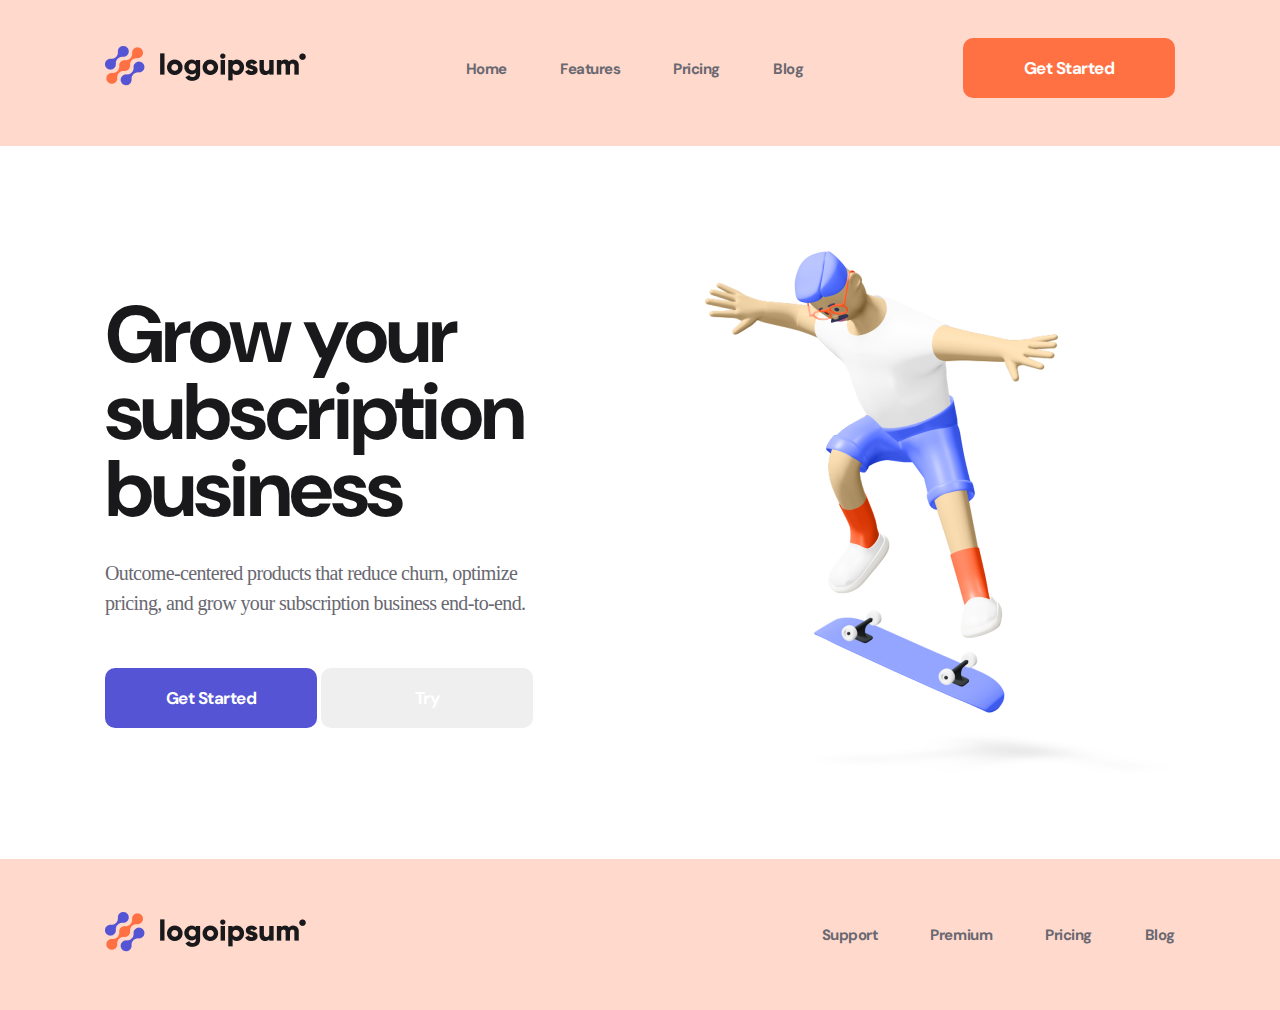
==== index.html @ b1e82ecc "First commin(fixed)" ====
<!DOCTYPE html>
<html lang="en">
<head>
    <link rel="stylesheet" href="/styles/styles.css">
    <meta charset="UTF-8">
    <meta http-equiv="X-UA-Compatible" content="IE=edge">
    <meta name="viewport" content="width=device-width, initial-scale=1.0">
    <link rel="preconnect" href="https://fonts.googleapis.com">
    <link rel="preconnect" href="https://fonts.gstatic.com" crossorigin>
    <link href="https://fonts.googleapis.com/css2?family=DM+Sans:wght@700&family=Montserrat:wght@400;700&display=swap" rel="stylesheet">
    <title>Resume</title>
</head>
<body>
   <header class="header">
        <div class="container flex"> 
            <div>
                <img src="./img/img1.png" alt="logo">
            </div>
            <!-- nav bar -->
            <nav class="nav">
                <ol>
                    <li class="nav_li">
                        <a class="nav_link" href="">Home</a>
                    </li>
                    
                    <li class="nav_li">
                        <a class="nav_link" href="">Features</a>
                    </li class="nav_li">

                    <li class="nav_li">
                        <a class="nav_link" href="">Pricing</a>
                    </li>

                    <li class="nav_li">
                        <a class="nav_link" href="">Blog</a>
                    </li>

                </ol>
            </nav>

            <!-- button  -->
            <div>
                <button class="button button_orange">Get Started</button>
            </div>
        </div>          
    </header>

    <!-- first column -->
    <section class="container about_flex">
        <div>
            <h1 class="about_title">Grow your subscription business</h1>
            <p class="about_text">Outcome-centered products that reduce churn, optimize pricing, and grow your subscription business end-to-end.</p>
            <div>
                <button class="button button_violet">Get Started</button>
                <button class="button button_transparent">Try</button>
            </div>

        </div>

        <div>

        </div>
            <img src="./img/img2.png" alt="FirstMan">
        </div>
    </section>

    <footer class="footer">
        <!-- logo -->
    <div class="container footer_flex">
        <div>
            <img src="./img/img1.png" alt="logo">
        </div>

        <nav class="nav">
            <ul>
                <li class="nav_li">
                    <a class="nav_link" href="">Support</a>
                </li>

                <li class="nav_li">
                    <a class="nav_link" href="">Premium</a>
                </li>

                <li class="nav_li">
                    <a class="nav_link" href="">Pricing</a>
                </li>

                <li class="nav_li">
                    <a class="nav_link" href="">Blog</a>
                </li>
                
            </ul>
        </nav>
    </div>        
    </footer>
</body>
</html>
---- styles/styles.css ----
*{
    margin: 0;
    padding: 0;
    font-size: 16px;
}

body{
    font-family: 'DM Sans', sans-serif;
}

.header, .footer{
    background: rgba(255, 113, 67, 0.27);
    padding: 38px 0 48px;
}

.container{
    max-width: 1070px;
    margin: 0px auto;
}

.nav_li{
    display: inline-block;
    
}
.nav_li:not( :first-of-type){
    margin-left: 49px;
}

.nav_link{
    font-family: 'DM Sans';
    font-style: normal;
    font-weight: 700;
    font-size: 15px;
    line-height: 20px;
    letter-spacing: -0.468947px;
    color: #696871;
    text-decoration: none;
}

.nav_link:hover{
    color: black;
    transition: 300ms;
}

.button{
    width: 212px;
    height: 60px;
    font-family: 'DM Sans';
    font-style: normal;
    font-weight: 700;
    font-size: 17px;
    line-height: 22px;
    letter-spacing: -0.531474px;
    color: #FFFFFF;
    border: none;
    border-radius: 10px;
    cursor: pointer;
}

.button_orange{
    background: #FF7143;
}

.button_orange:hover{
    background: #fc7e54;
    transition: 500ms;
}

.about_flex{
    margin: 105px auto 85px;
}

.about_title{
    font-family: 'DM Sans';
    font-style: normal;
    font-weight: 700;
    font-size: 80px;
    line-height: 77px;
    letter-spacing: -2.50105px;
    color: #19191B;
    max-width: 467px;
    margin-bottom: 30px;
}


.about_text{
    font-family: 'Mulish';
    font-style: normal;
    font-weight: 400;
    font-size: 20px;
    line-height: 30px;
    letter-spacing: -0.625263px;
    color: #696871;
    max-width: 464px;
    margin-bottom: 50px;
}

.button_violet{
    background: #5454D4;
}

.button_violet:hover{
    background-color: #6464d4;
    transition: 500ms;
}
Перепро
.button_transparent{
    background: none;
    color: #5454D4;
    border: 1px solid #5454D4;
    border-radius: 10px;
    margin-left: 35px;
}

.button_transparent:hover{
    background-color: #c0c0c0;
    transition: 500ms;
}

.footer{
    padding: 53px 0;
}

.footer_flex, .flex, .about_flex{
    display: flex;
    justify-content: space-between;
    align-items: center;
}
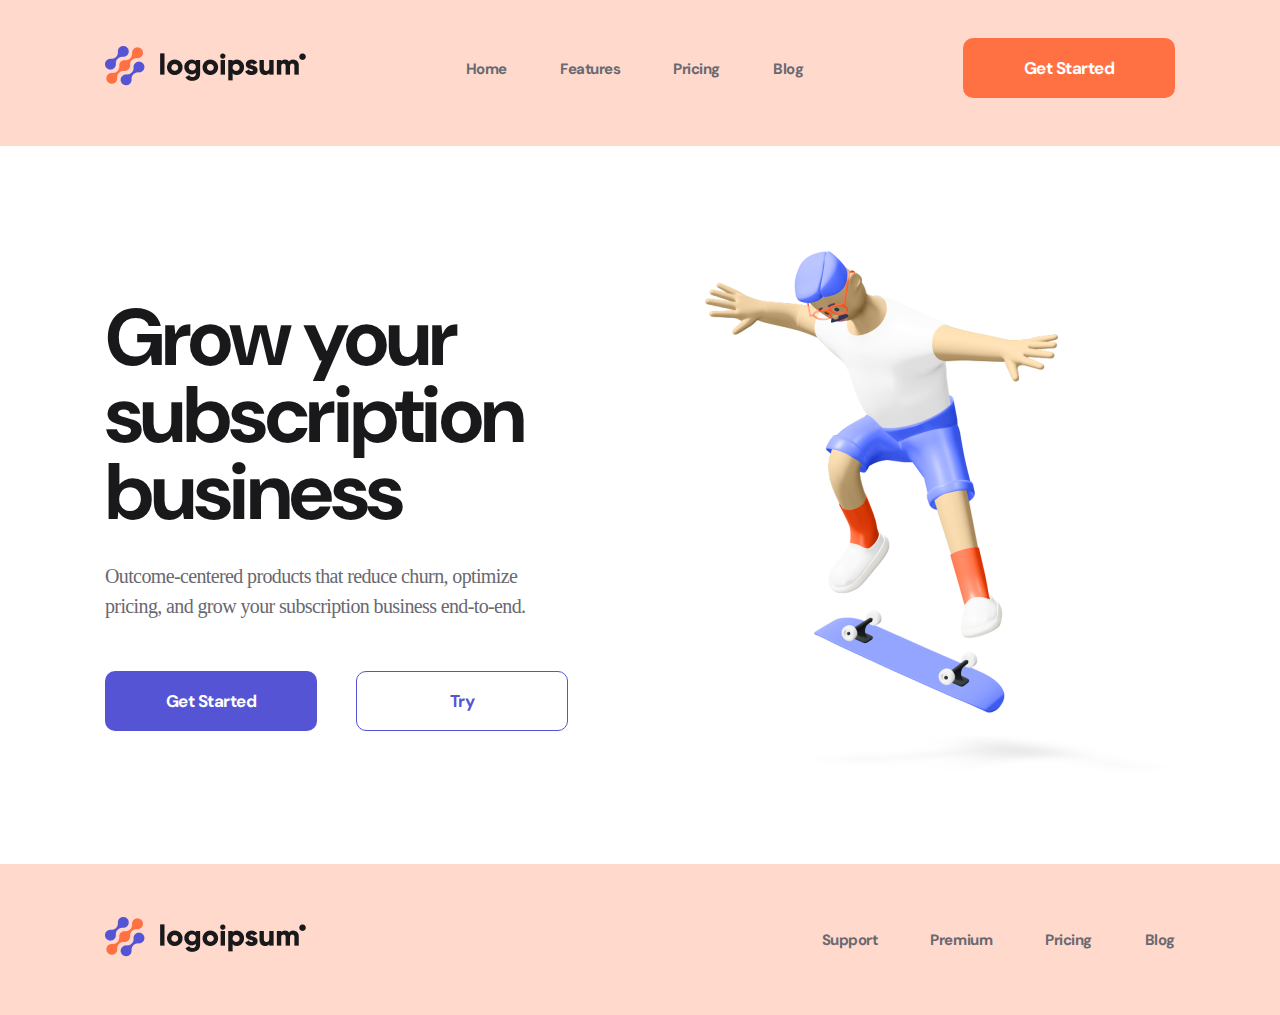
==== commit 8444b13d: "Update index.html" ====
--- a/index.html
+++ b/index.html
@@ -1,7 +1,7 @@
 <!DOCTYPE html>
 <html lang="en">
 <head>
-    <link rel="stylesheet" href="/styles/styles.css">
+    <link rel="stylesheet" href="./styles/styles.css">
     <meta charset="UTF-8">
     <meta http-equiv="X-UA-Compatible" content="IE=edge">
     <meta name="viewport" content="width=device-width, initial-scale=1.0">
@@ -16,8 +16,8 @@
             <div>
                 <img src="./img/img1.png" alt="logo">
             </div>
-            <!-- nav bar -->
-            <nav class="nav">
+            <!-- Меню -->
+            <nav class="nav"> 
                 <ol>
                     <li class="nav_li">
                         <a class="nav_link" href="">Home</a>
@@ -25,7 +25,7 @@
                     
                     <li class="nav_li">
                         <a class="nav_link" href="">Features</a>
-                    </li class="nav_li">
+                    </li>
 
                     <li class="nav_li">
                         <a class="nav_link" href="">Pricing</a>
@@ -57,9 +57,7 @@
 
         </div>
 
-        <div>
-
-        </div>
+        <div>        
             <img src="./img/img2.png" alt="FirstMan">
         </div>
     </section>
--- a/styles/styles.css
+++ b/styles/styles.css
@@ -103,13 +103,13 @@
     background-color: #6464d4;
     transition: 500ms;
 }
-Перепро
+
 .button_transparent{
     background: none;
     color: #5454D4;
     border: 1px solid #5454D4;
     border-radius: 10px;
-    margin-left: 35px;
+    margin-left: 35px;    
 }
 
 .button_transparent:hover{
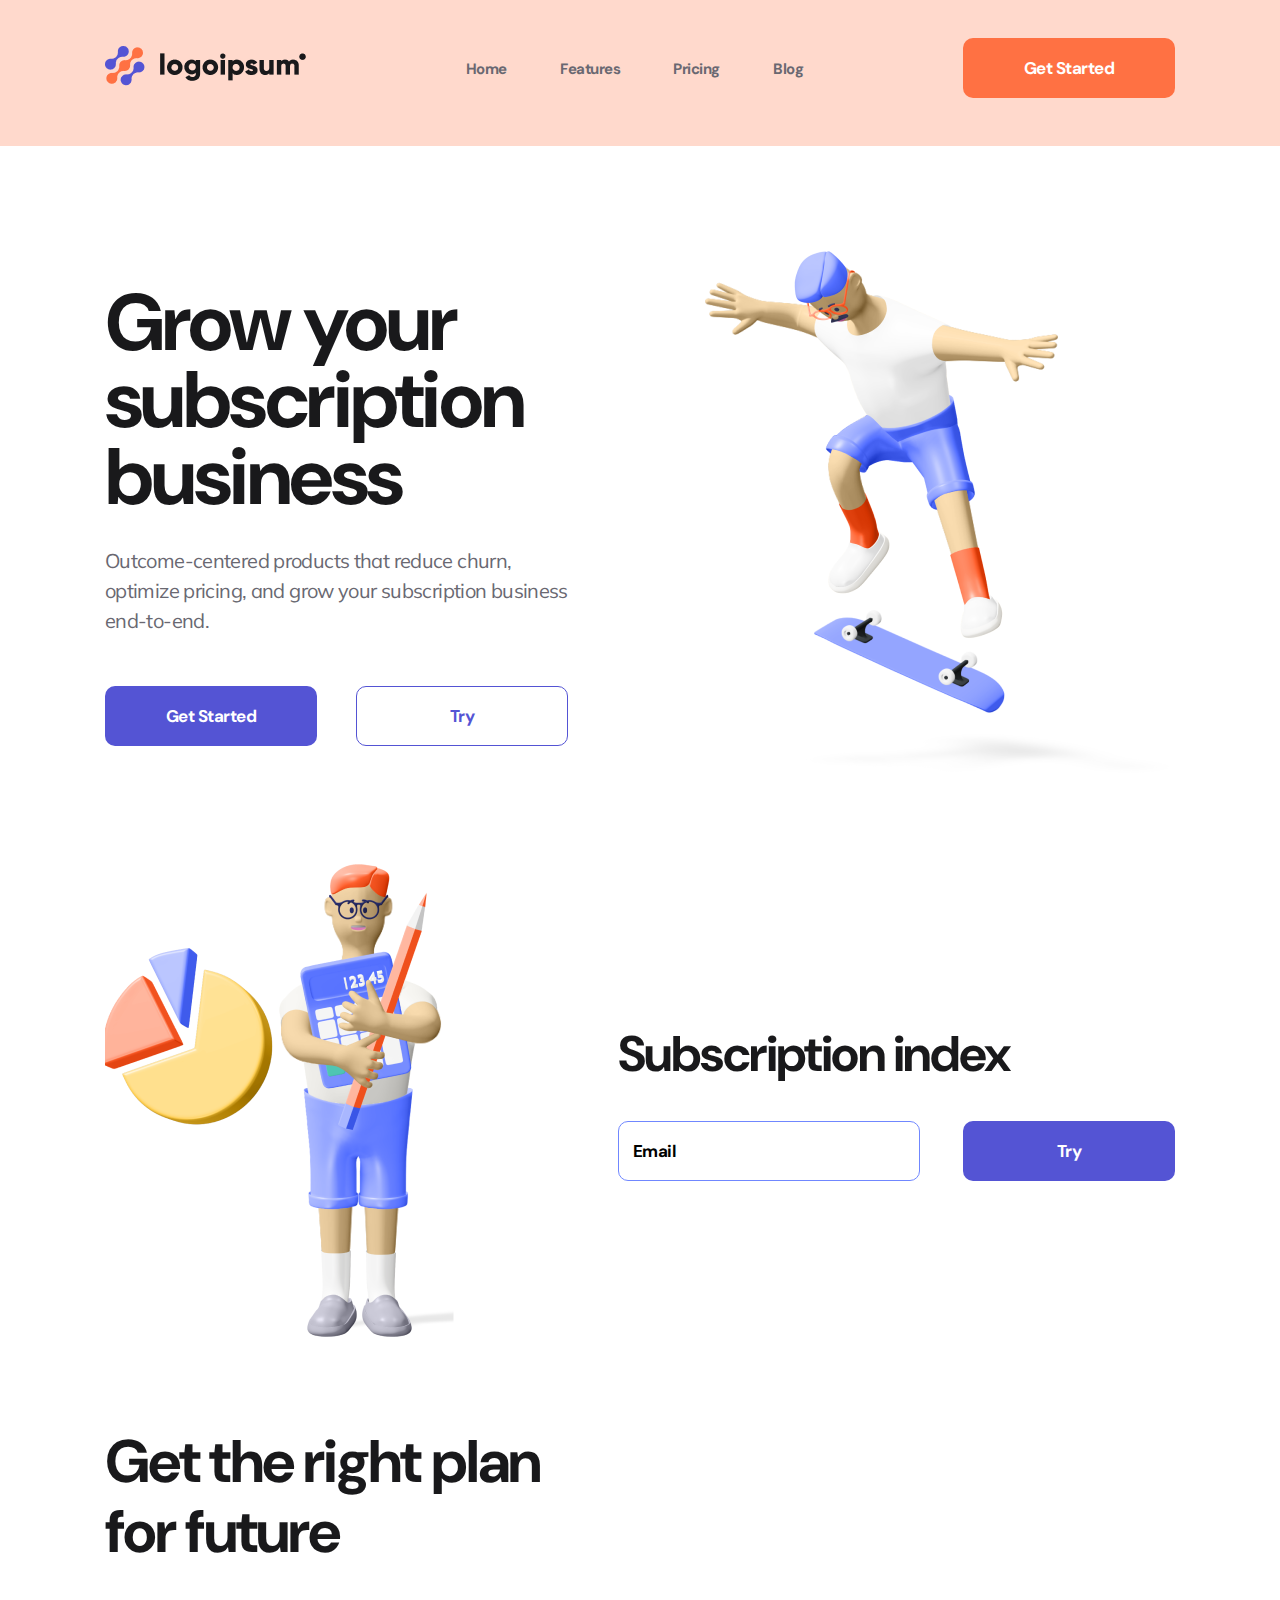
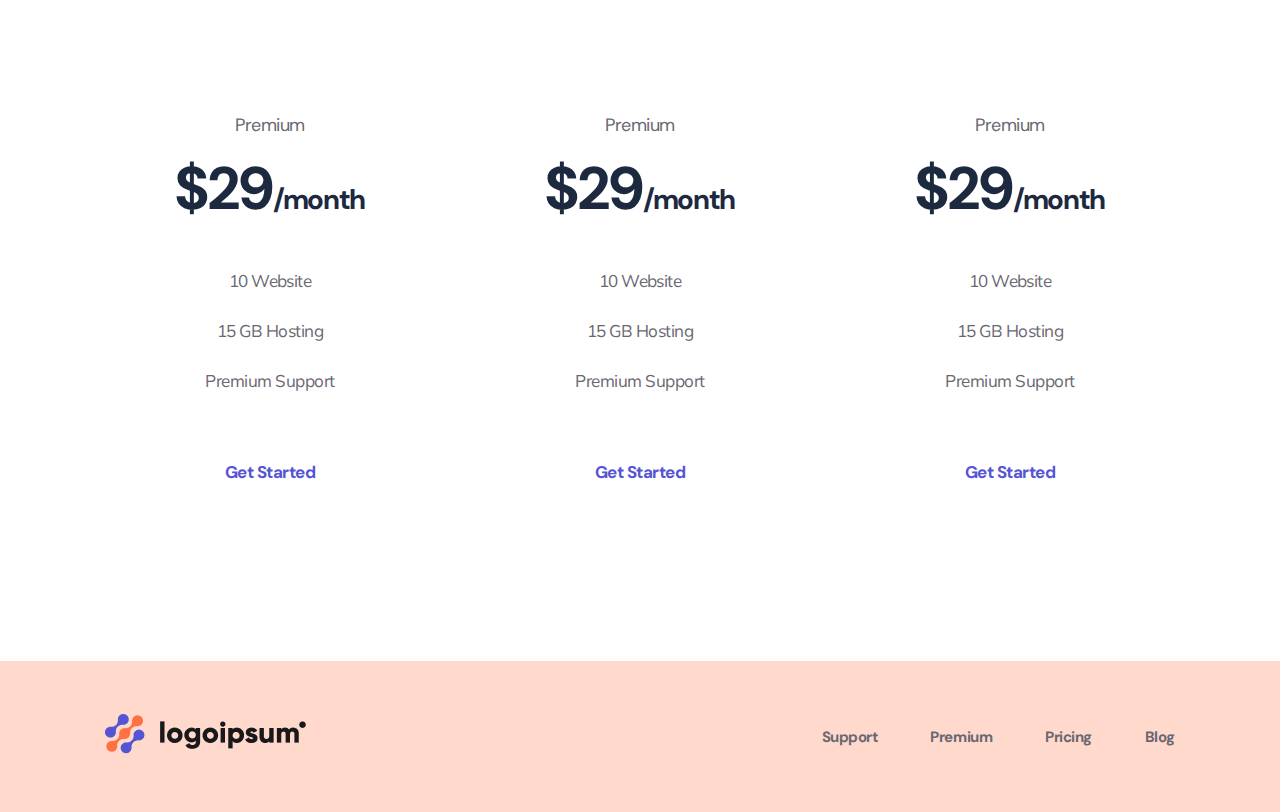
==== commit 3d87a658: "Full site(without phone)" ====
--- a/index.html
+++ b/index.html
@@ -6,8 +6,8 @@
     <meta http-equiv="X-UA-Compatible" content="IE=edge">
     <meta name="viewport" content="width=device-width, initial-scale=1.0">
     <link rel="preconnect" href="https://fonts.googleapis.com">
-    <link rel="preconnect" href="https://fonts.gstatic.com" crossorigin>
-    <link href="https://fonts.googleapis.com/css2?family=DM+Sans:wght@700&family=Montserrat:wght@400;700&display=swap" rel="stylesheet">
+<link rel="preconnect" href="https://fonts.gstatic.com" crossorigin>
+<link href="https://fonts.googleapis.com/css2?family=DM+Sans:wght@700&family=Montserrat:wght@400;700&family=Mulish&display=swap" rel="stylesheet">
     <title>Resume</title>
 </head>
 <body>
@@ -62,6 +62,59 @@
         </div>
     </section>
 
+    <section class="container subscribe_flex">
+        <div>        
+            <img src="./img/img3.png" alt="SecondMan">
+        </div>
+
+        <div>
+            <h2 class="subscribe_title">Subscription index</h2>
+            <form action="">
+                <input class="input" type="email" placeholder="Email">
+                <button class="button button_violet">Try</button>
+            </form>
+
+        </div>
+    </section>
+
+    <section class="container plan">
+        <h2 class="plan_title">Get the right plan for future</h2>
+        <div class="plan_flex">
+            <div class="item">
+                <p class="item_text">Premium</p>
+                <h3 class="item_title">$29<span>/month</span></h3>    
+                <ul>
+                    <li class="item_li">10 Website</li>
+                    <li class="item_li">15 GB Hosting</li>
+                    <li class="item_li">Premium Support</li>
+                </ul>
+                <button class="button button_item">Get Started</button> 
+            </div>
+
+            <div class="item">
+                <p class="item_text">Premium</p>
+                <h3 class="item_title">$29<span>/month</span></h3>    
+                <ul>
+                    <li class="item_li">10 Website</li>
+                    <li class="item_li">15 GB Hosting</li>
+                    <li class="item_li">Premium Support</li>
+                </ul>
+                <button class="button button_item">Get Started</button> 
+            </div>
+
+            <div class="item">
+                <p class="item_text">Premium</p>
+                <h3 class="item_title">$29<span>/month</span></h3>    
+                <ul>
+                    <li class="item_li">10 Website</li>
+                    <li class="item_li">15 GB Hosting</li>
+                    <li class="item_li">Premium Support</li>
+                </ul>
+                <button class="button button_item">Get Started</button> 
+            </div>
+        </div>
+    </section>
+
     <footer class="footer">
         <!-- logo -->
     <div class="container footer_flex">
--- a/styles/styles.css
+++ b/styles/styles.css
@@ -121,12 +121,137 @@
     padding: 53px 0;
 }
 
-.footer_flex, .flex, .about_flex{
+.footer_flex, .flex, .about_flex, .subscribe_flex, .plan_flex{
     display: flex;
     justify-content: space-between;
     align-items: center;
 }
 
-
-
-
+.subscribe_flex {
+    margin-bottom: 85px;
+}
+
+.subscribe_title{
+    font-family: 'DM Sans';
+    font-style: normal;
+    font-weight: 700;
+    font-size: 50px;
+    line-height: 57px;
+    letter-spacing: -1.56316px;
+    color: #19191B;
+    margin-bottom: 38px;
+}
+
+.input{
+    width: 302px;
+    height: 60px;
+    border: 1px solid #7087FF;
+    border-radius: 10px;
+    padding-left: 14px;
+    margin-right: 39px;
+    box-sizing: border-box;
+}
+
+.input::placeholder, .input{
+    font-family: 'DM Sans';
+    font-style: normal;
+    font-weight: 700;
+    font-size: 17px;
+    line-height: 22px;
+    letter-spacing: -0.531474px;
+    color: #000000; 
+}
+
+.input:focus{
+    outline: none;
+}
+
+.plan{
+    margin-bottom: 132px;
+}
+
+.plan_title{
+    font-family: 'DM Sans';
+    font-style: normal;
+    font-weight: 700;
+    font-size: 60px;
+    line-height: 70px;
+    letter-spacing: -1.87579px;
+    color: #19191B;
+    max-width: 504px;
+    margin-bottom: 110px;
+}
+
+.item{
+    width: 330px; 
+    text-align: center;
+    padding: 34px 0 27px;
+    border-radius: 10px;
+}
+
+.item:hover{
+    background-color: #FF7143;
+    box-shadow: 0px 32px 34px rgba(255, 112, 59, 0.317827);
+    transition: 500ms;
+}
+
+.item:hover .item_title, .item:hover .item_li, .item:hover .item_text{
+    color: white;
+    transition: 500ms;
+}
+
+
+.item_text{
+    font-family: 'DM Sans';
+    font-style: normal;
+    font-weight: 400;
+    font-size: 18px;
+    line-height: 28px;
+    letter-spacing: -0.562737px;
+    color: #696871;
+}
+
+.item_title{
+    font-family: 'DM Sans';
+    font-style: normal;
+    font-weight: 700;
+    font-size: 60px;
+    line-height: 56px;
+    letter-spacing: -1.03448px;
+    color: #1D293F;
+    margin: 22px 0 28px;
+}
+
+.item_title span{
+    font-size: 28px;
+
+}
+
+.item_li{
+    font-family: 'Mulish';
+    font-style: normal;
+    font-weight: 400;
+    font-size: 17px;
+    line-height: 50px;
+    letter-spacing: -0.531474px;
+    color: #696871;
+    list-style: none;
+}
+
+.button_item{
+    width: 285px;
+    background-color: white;
+    color: #5454D4;
+    margin-top: 36px;
+}
+
+.item:hover .button_item{
+    background: #9F3919;
+    color: white;
+    transition: 500ms;
+}
+
+
+
+
+
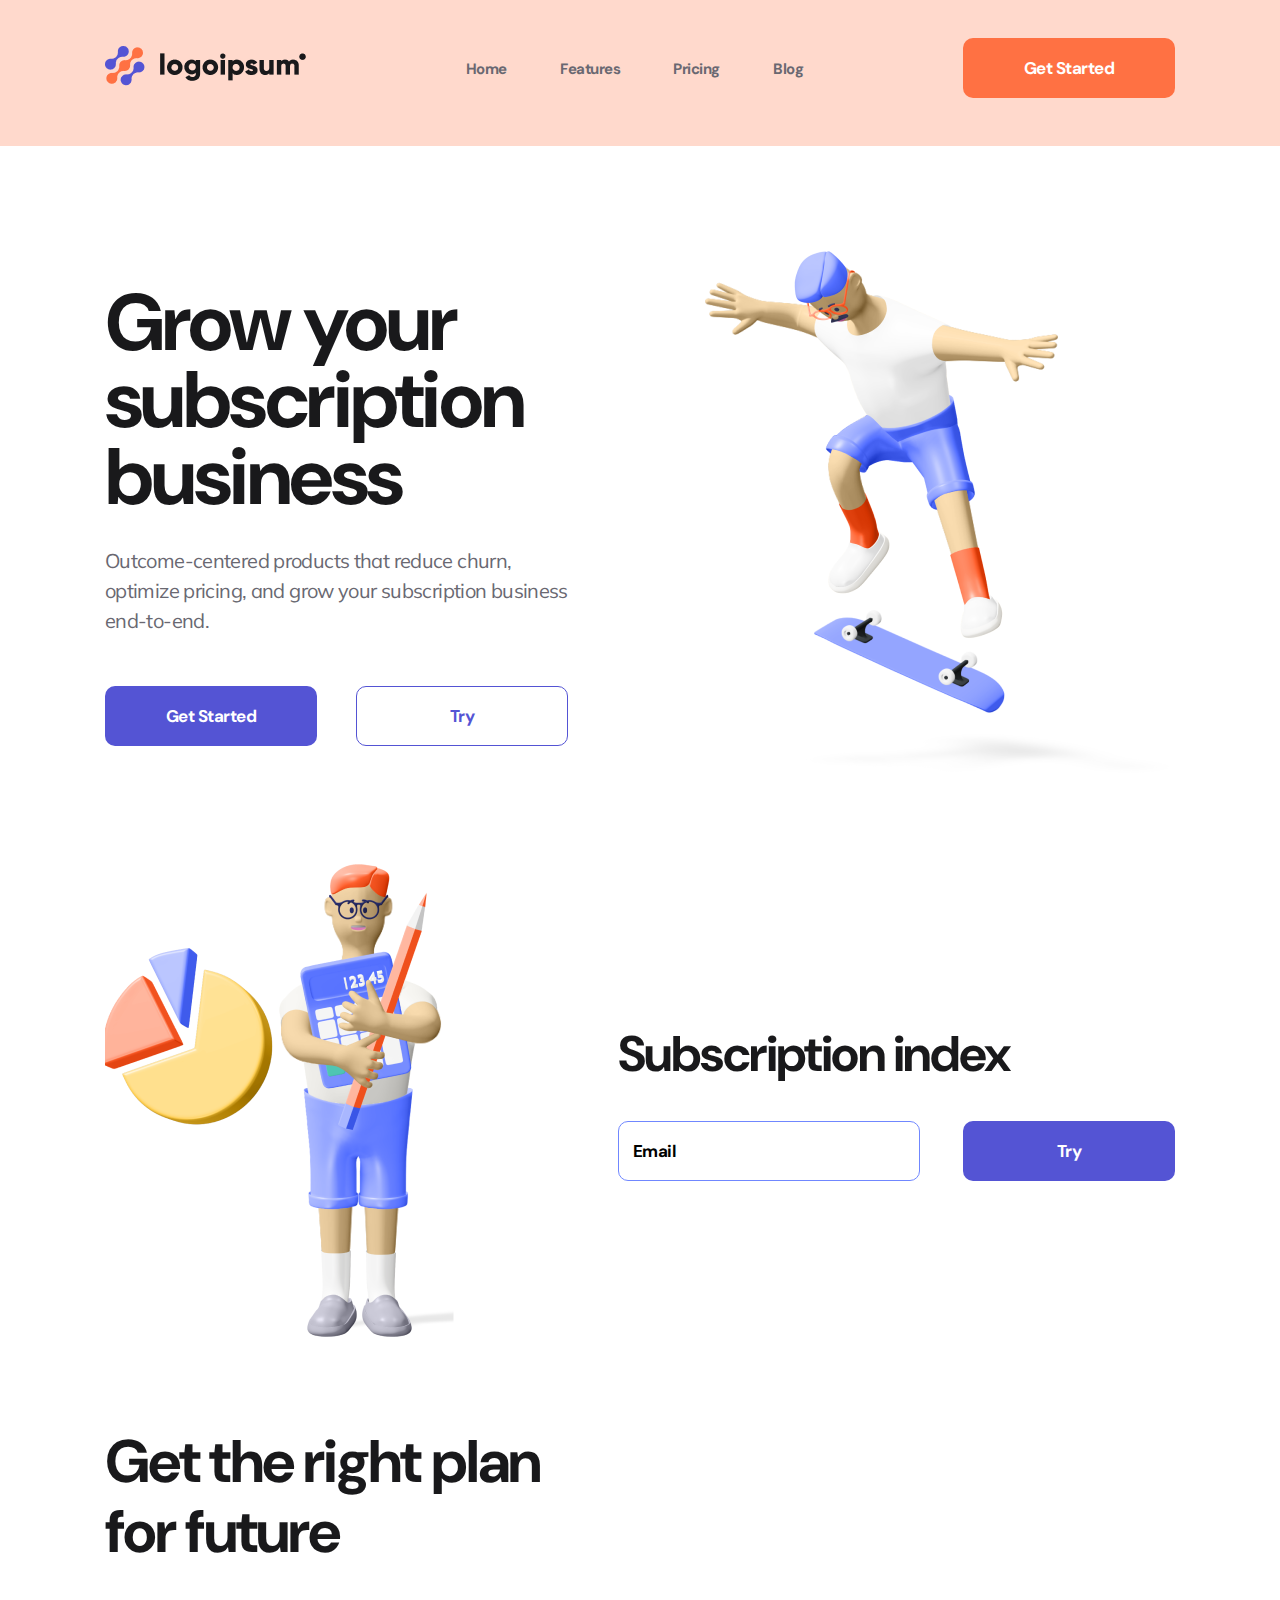
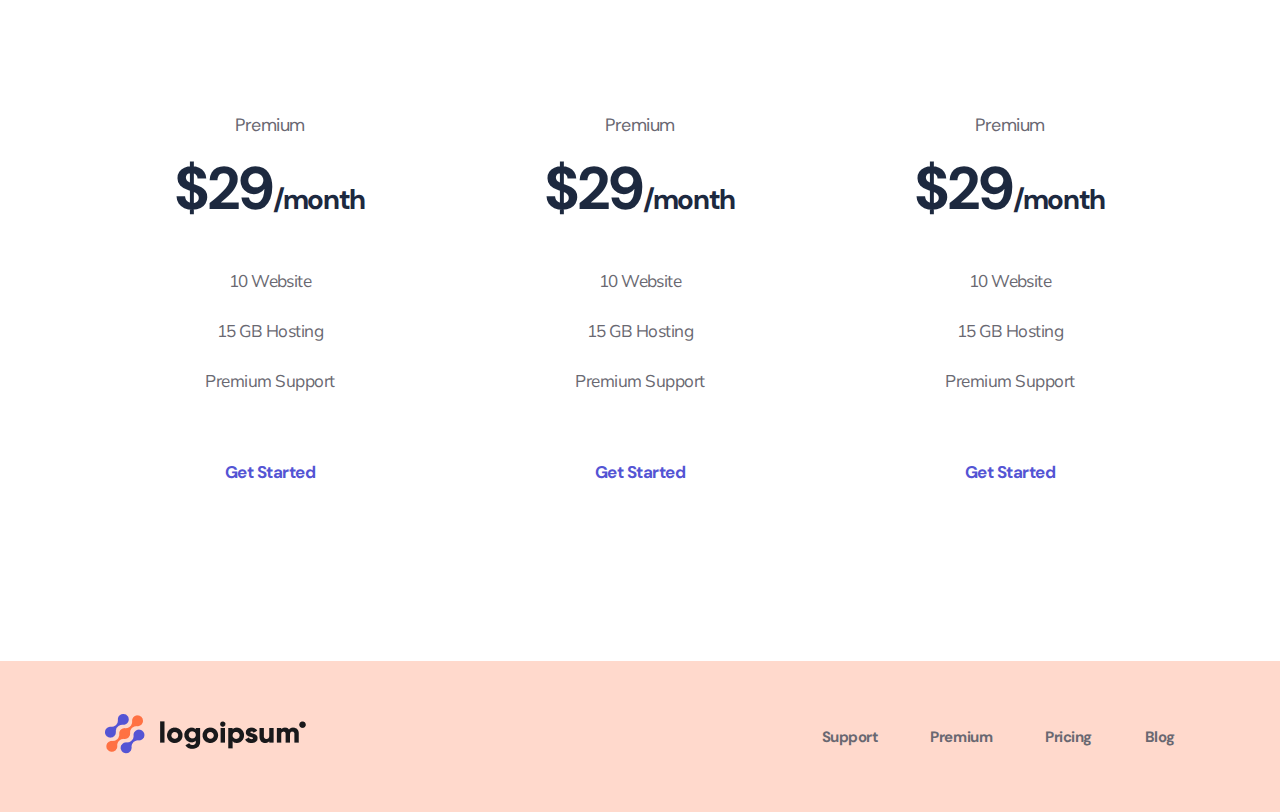
==== commit 5ae5eb29: "Update index.html" ====
--- a/index.html
+++ b/index.html
@@ -6,8 +6,8 @@
     <meta http-equiv="X-UA-Compatible" content="IE=edge">
     <meta name="viewport" content="width=device-width, initial-scale=1.0">
     <link rel="preconnect" href="https://fonts.googleapis.com">
-<link rel="preconnect" href="https://fonts.gstatic.com" crossorigin>
-<link href="https://fonts.googleapis.com/css2?family=DM+Sans:wght@700&family=Montserrat:wght@400;700&family=Mulish&display=swap" rel="stylesheet">
+    <link rel="preconnect" href="https://fonts.gstatic.com" crossorigin>
+    <link href="https://fonts.googleapis.com/css2?family=DM+Sans:wght@700&family=Montserrat:wght@400;700&family=Mulish&display=swap" rel="stylesheet">
     <title>Resume</title>
 </head>
 <body>
--- a/styles/styles.css
+++ b/styles/styles.css
@@ -208,7 +208,7 @@
     font-size: 18px;
     line-height: 28px;
     letter-spacing: -0.562737px;
-    color: #696871;
+    color: #696872;
 }
 
 .item_title{
